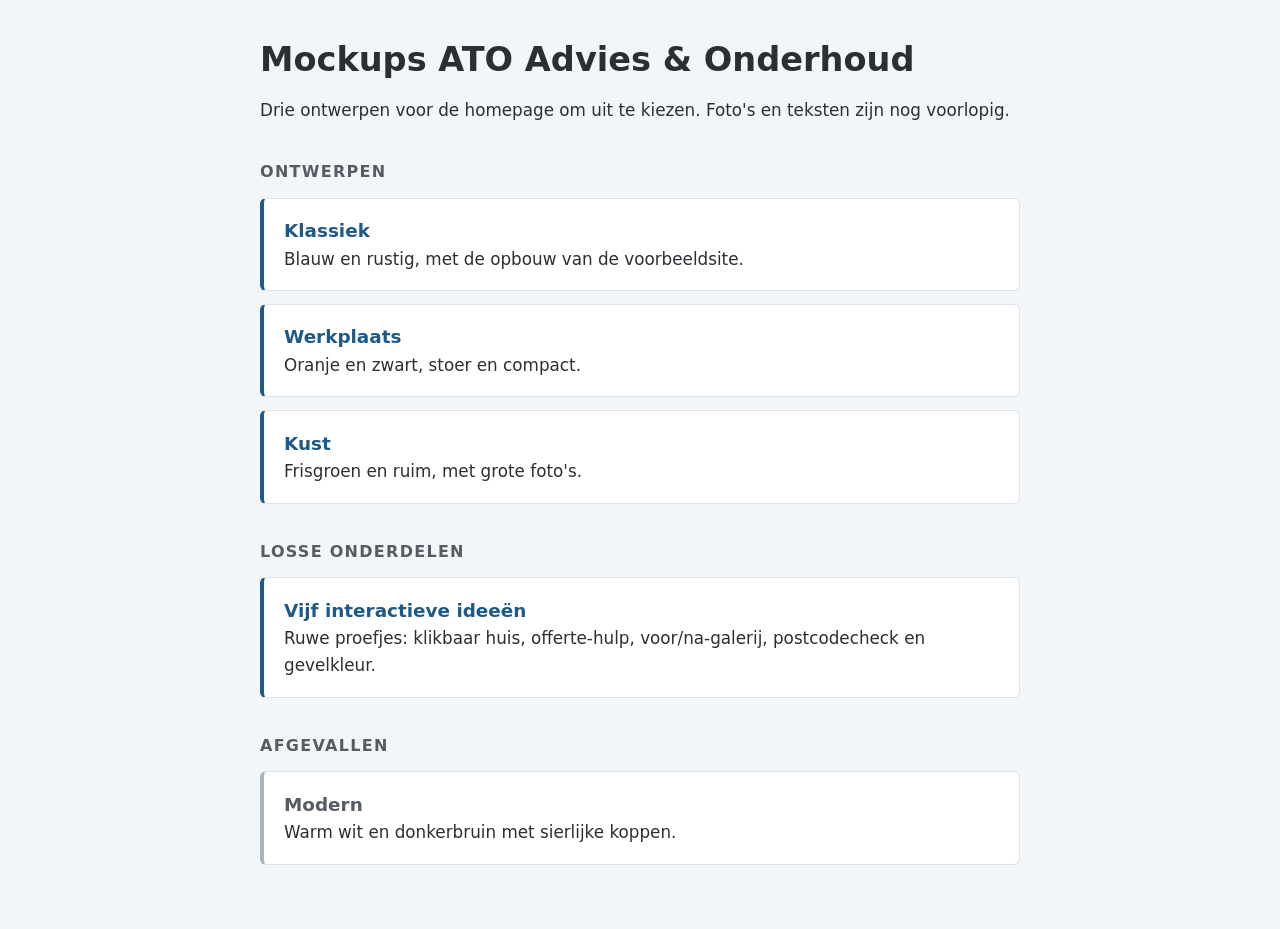
==== index.html @ 2f70a3bd "Klassiek: lettertypes lokaal; startpagina voor alle mockups" ====
<!doctype html>
<html lang="nl">
<head>
<meta charset="utf-8">
<meta name="viewport" content="width=device-width, initial-scale=1">
<meta name="robots" content="noindex">
<title>Mockups ATO Advies & Onderhoud</title>
<style>
  /* Startpagina om de mockups naast elkaar te openen. Geen onderdeel van de site zelf. */
  body { margin: 0; font: 400 1.05rem/1.6 system-ui, -apple-system, "Segoe UI", sans-serif; color: #2B2F33; background: #F3F6F9; }
  main { max-width: 760px; margin: 0 auto; padding: 2.5rem 20px 4rem; }
  h1 { font-size: clamp(1.6rem, 4vw, 2.1rem); line-height: 1.2; margin: 0 0 .5rem; }
  h2 { font-size: 1rem; text-transform: uppercase; letter-spacing: .08em; color: #555C63; margin: 2.2rem 0 .8rem; }
  ul { list-style: none; margin: 0; padding: 0; display: grid; gap: .8rem; }
  a.kaart { display: block; padding: 1.1rem 1.25rem; background: #fff; border: 1px solid #DCE3EA; border-left: 4px solid #1D5A8A; border-radius: 6px; color: inherit; text-decoration: none; }
  a.kaart:hover { border-color: #1D5A8A; }
  a.kaart strong { display: block; font-size: 1.15rem; color: #1D5A8A; }
  a.kaart.af { border-left-color: #A9B4BE; }
  a.kaart.af strong { color: #555C63; }
  :focus-visible { outline: 3px solid #F2B134; outline-offset: 3px; }
</style>
</head>
<body>
<main>
  <h1>Mockups ATO Advies &amp; Onderhoud</h1>
  <p>Drie ontwerpen voor de homepage om uit te kiezen. Foto's en teksten zijn nog voorlopig.</p>

  <h2>Ontwerpen</h2>
  <ul>
    <li><a class="kaart" href="claude/klassiek/index.html"><strong>Klassiek</strong>Blauw en rustig, met de opbouw van de voorbeeldsite.</a></li>
    <li><a class="kaart" href="Codex/werkplaats/index.html"><strong>Werkplaats</strong>Oranje en zwart, stoer en compact.</a></li>
    <li><a class="kaart" href="Codex/kust/index.html"><strong>Kust</strong>Frisgroen en ruim, met grote foto's.</a></li>
  </ul>

  <h2>Losse onderdelen</h2>
  <ul>
    <li><a class="kaart" href="claude/ideeen/index.html"><strong>Vijf interactieve ideeën</strong>Ruwe proefjes: klikbaar huis, offerte-hulp, voor/na-galerij, postcodecheck en gevelkleur.</a></li>
  </ul>

  <h2>Afgevallen</h2>
  <ul>
    <li><a class="kaart af" href="claude/modern/index.html"><strong>Modern</strong>Warm wit en donkerbruin met sierlijke koppen.</a></li>
  </ul>
</main>
</body>
</html>
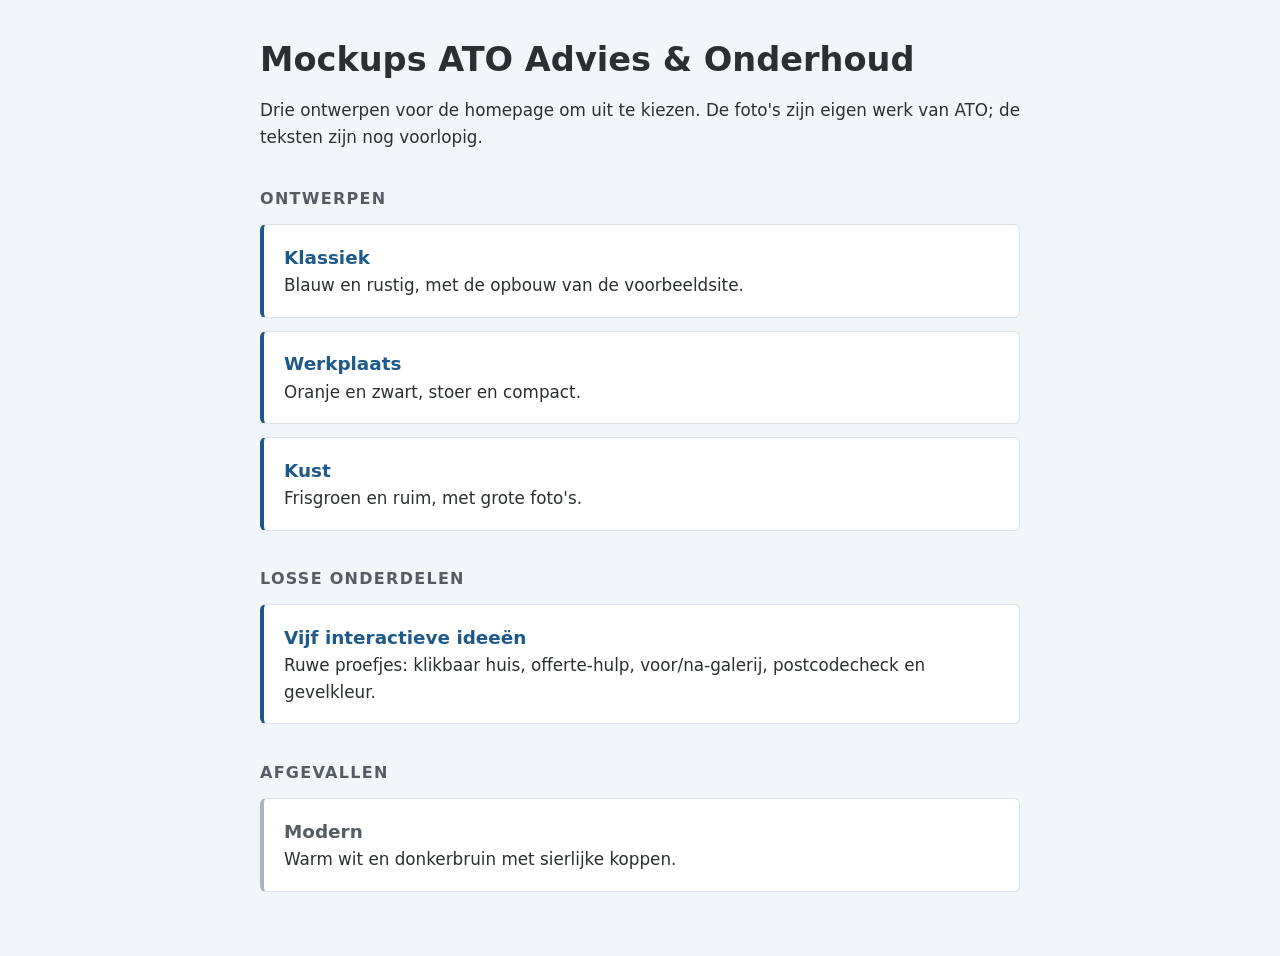
==== commit 0b5f93dc: "Echte foto's en projectenoverzicht in klassiek, kust en werkplaats" ====
--- a/index.html
+++ b/index.html
@@ -23,7 +23,7 @@
 <body>
 <main>
   <h1>Mockups ATO Advies &amp; Onderhoud</h1>
-  <p>Drie ontwerpen voor de homepage om uit te kiezen. Foto's en teksten zijn nog voorlopig.</p>
+  <p>Drie ontwerpen voor de homepage om uit te kiezen. De foto's zijn eigen werk van ATO; de teksten zijn nog voorlopig.</p>
 
   <h2>Ontwerpen</h2>
   <ul>
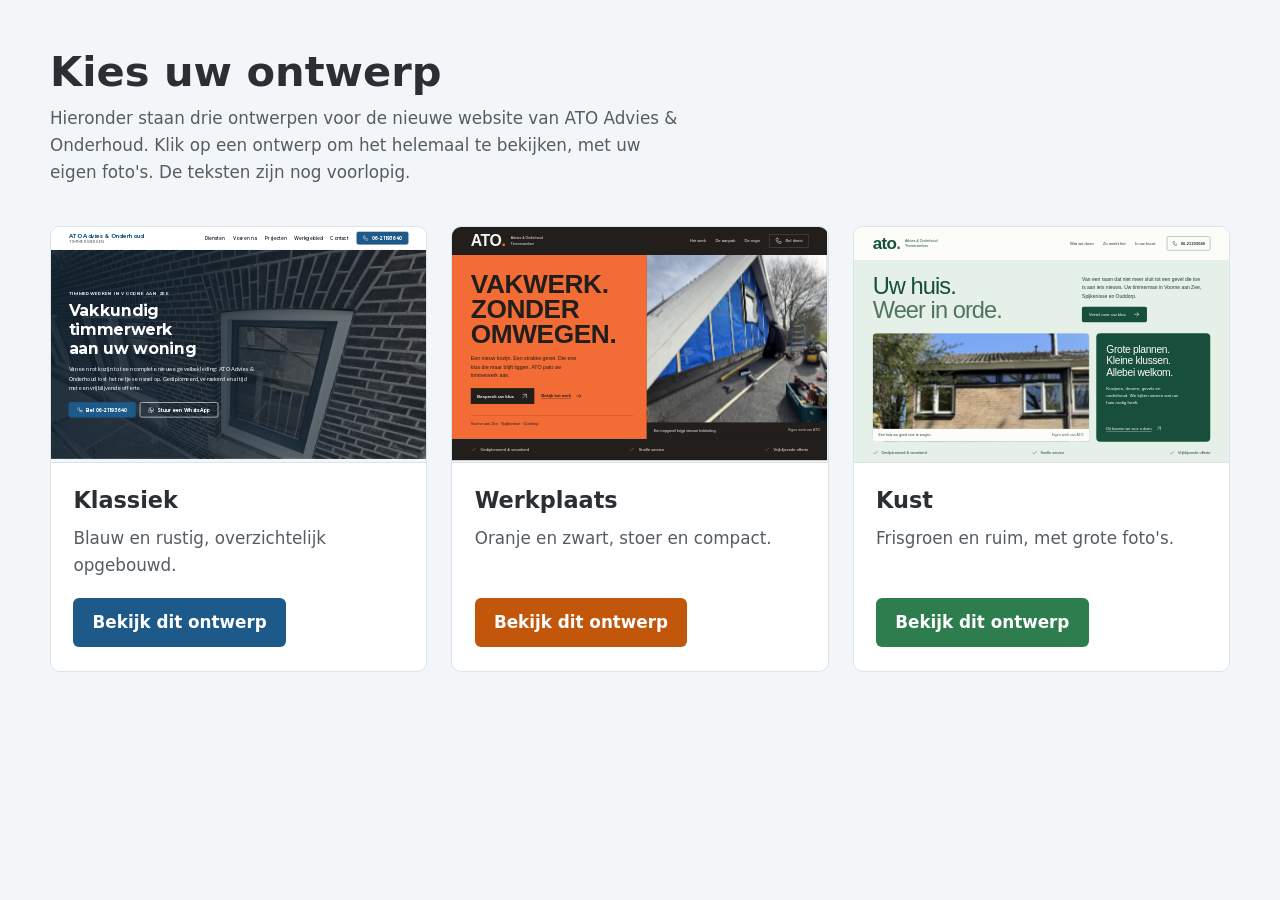
==== commit 2a3d2830: "Startpagina als keuzepagina met levend voorbeeld van de drie ontwerpen" ====
--- a/index.html
+++ b/index.html
@@ -4,43 +4,54 @@
 <meta charset="utf-8">
 <meta name="viewport" content="width=device-width, initial-scale=1">
 <meta name="robots" content="noindex">
-<title>Mockups ATO Advies & Onderhoud</title>
+<title>Ontwerpen ATO Advies & Onderhoud</title>
 <style>
-  /* Startpagina om de mockups naast elkaar te openen. Geen onderdeel van de site zelf. */
+  /* Keuzepagina voor de klant: drie ontwerpen met een levend voorbeeld. Geen onderdeel van de site zelf. */
   body { margin: 0; font: 400 1.05rem/1.6 system-ui, -apple-system, "Segoe UI", sans-serif; color: #2B2F33; background: #F3F6F9; }
-  main { max-width: 760px; margin: 0 auto; padding: 2.5rem 20px 4rem; }
-  h1 { font-size: clamp(1.6rem, 4vw, 2.1rem); line-height: 1.2; margin: 0 0 .5rem; }
-  h2 { font-size: 1rem; text-transform: uppercase; letter-spacing: .08em; color: #555C63; margin: 2.2rem 0 .8rem; }
-  ul { list-style: none; margin: 0; padding: 0; display: grid; gap: .8rem; }
-  a.kaart { display: block; padding: 1.1rem 1.25rem; background: #fff; border: 1px solid #DCE3EA; border-left: 4px solid #1D5A8A; border-radius: 6px; color: inherit; text-decoration: none; }
-  a.kaart:hover { border-color: #1D5A8A; }
-  a.kaart strong { display: block; font-size: 1.15rem; color: #1D5A8A; }
-  a.kaart.af { border-left-color: #A9B4BE; }
-  a.kaart.af strong { color: #555C63; }
+  main { max-width: 1180px; margin: 0 auto; padding: 3rem 20px 4rem; }
+  h1 { font-size: clamp(1.8rem, 4vw, 2.6rem); line-height: 1.15; margin: 0 0 .6rem; }
+  .intro { max-width: 40rem; margin: 0 0 2.5rem; color: #555C63; }
+  .ontwerpen { display: grid; gap: 1.5rem; grid-template-columns: repeat(auto-fit, minmax(320px, 1fr)); }
+  .kaart { display: flex; flex-direction: column; background: #fff; border: 1px solid #DCE3EA; border-radius: 10px; overflow: hidden; }
+  /* De pagina draait op 1280 px breed en wordt met script verkleind tot de kaartbreedte. */
+  .voorbeeld { position: relative; aspect-ratio: 16 / 10; overflow: hidden; background: #E6ECF1; border-bottom: 1px solid #DCE3EA; }
+  .voorbeeld iframe { position: absolute; top: 0; left: 0; width: 1280px; height: 800px; border: 0; transform-origin: 0 0; pointer-events: none; }
+  .tekst { padding: 1.25rem 1.4rem 1.5rem; display: flex; flex-direction: column; gap: .4rem; flex: 1; }
+  .tekst h2 { margin: 0; font-size: 1.4rem; }
+  .tekst p { margin: 0 0 .8rem; color: #555C63; }
+  .knop { margin-top: auto; align-self: flex-start; padding: .7rem 1.2rem; border-radius: 6px; background: var(--kleur); color: #fff; font-weight: 700; text-decoration: none; }
+  .knop:hover { filter: brightness(.9); }
   :focus-visible { outline: 3px solid #F2B134; outline-offset: 3px; }
 </style>
 </head>
 <body>
 <main>
-  <h1>Mockups ATO Advies &amp; Onderhoud</h1>
-  <p>Drie ontwerpen voor de homepage om uit te kiezen. De foto's zijn eigen werk van ATO; de teksten zijn nog voorlopig.</p>
+  <h1>Kies uw ontwerp</h1>
+  <p class="intro">Hieronder staan drie ontwerpen voor de nieuwe website van ATO Advies &amp; Onderhoud. Klik op een ontwerp om het helemaal te bekijken, met uw eigen foto's. De teksten zijn nog voorlopig.</p>
 
-  <h2>Ontwerpen</h2>
-  <ul>
-    <li><a class="kaart" href="claude/klassiek/index.html"><strong>Klassiek</strong>Blauw en rustig, met de opbouw van de voorbeeldsite.</a></li>
-    <li><a class="kaart" href="Codex/werkplaats/index.html"><strong>Werkplaats</strong>Oranje en zwart, stoer en compact.</a></li>
-    <li><a class="kaart" href="Codex/kust/index.html"><strong>Kust</strong>Frisgroen en ruim, met grote foto's.</a></li>
-  </ul>
-
-  <h2>Losse onderdelen</h2>
-  <ul>
-    <li><a class="kaart" href="claude/ideeen/index.html"><strong>Vijf interactieve ideeën</strong>Ruwe proefjes: klikbaar huis, offerte-hulp, voor/na-galerij, postcodecheck en gevelkleur.</a></li>
-  </ul>
-
-  <h2>Afgevallen</h2>
-  <ul>
-    <li><a class="kaart af" href="claude/modern/index.html"><strong>Modern</strong>Warm wit en donkerbruin met sierlijke koppen.</a></li>
-  </ul>
+  <div class="ontwerpen">
+    <article class="kaart" style="--kleur:#1D5A8A">
+      <div class="voorbeeld"><iframe src="claude/klassiek/index.html" title="Voorbeeld van Klassiek" loading="lazy" tabindex="-1"></iframe></div>
+      <div class="tekst"><h2>Klassiek</h2><p>Blauw en rustig, overzichtelijk opgebouwd.</p><a class="knop" href="claude/klassiek/index.html">Bekijk dit ontwerp</a></div>
+    </article>
+    <article class="kaart" style="--kleur:#C2570C">
+      <div class="voorbeeld"><iframe src="Codex/werkplaats/index.html" title="Voorbeeld van Werkplaats" loading="lazy" tabindex="-1"></iframe></div>
+      <div class="tekst"><h2>Werkplaats</h2><p>Oranje en zwart, stoer en compact.</p><a class="knop" href="Codex/werkplaats/index.html">Bekijk dit ontwerp</a></div>
+    </article>
+    <article class="kaart" style="--kleur:#2E7D4F">
+      <div class="voorbeeld"><iframe src="Codex/kust/index.html" title="Voorbeeld van Kust" loading="lazy" tabindex="-1"></iframe></div>
+      <div class="tekst"><h2>Kust</h2><p>Frisgroen en ruim, met grote foto's.</p><a class="knop" href="Codex/kust/index.html">Bekijk dit ontwerp</a></div>
+    </article>
+  </div>
 </main>
+<script>
+  function pasSchaalAan() {
+    document.querySelectorAll('.voorbeeld').forEach(function (v) {
+      v.firstElementChild.style.transform = 'scale(' + v.clientWidth / 1280 + ')';
+    });
+  }
+  pasSchaalAan();
+  addEventListener('resize', pasSchaalAan);
+</script>
 </body>
 </html>
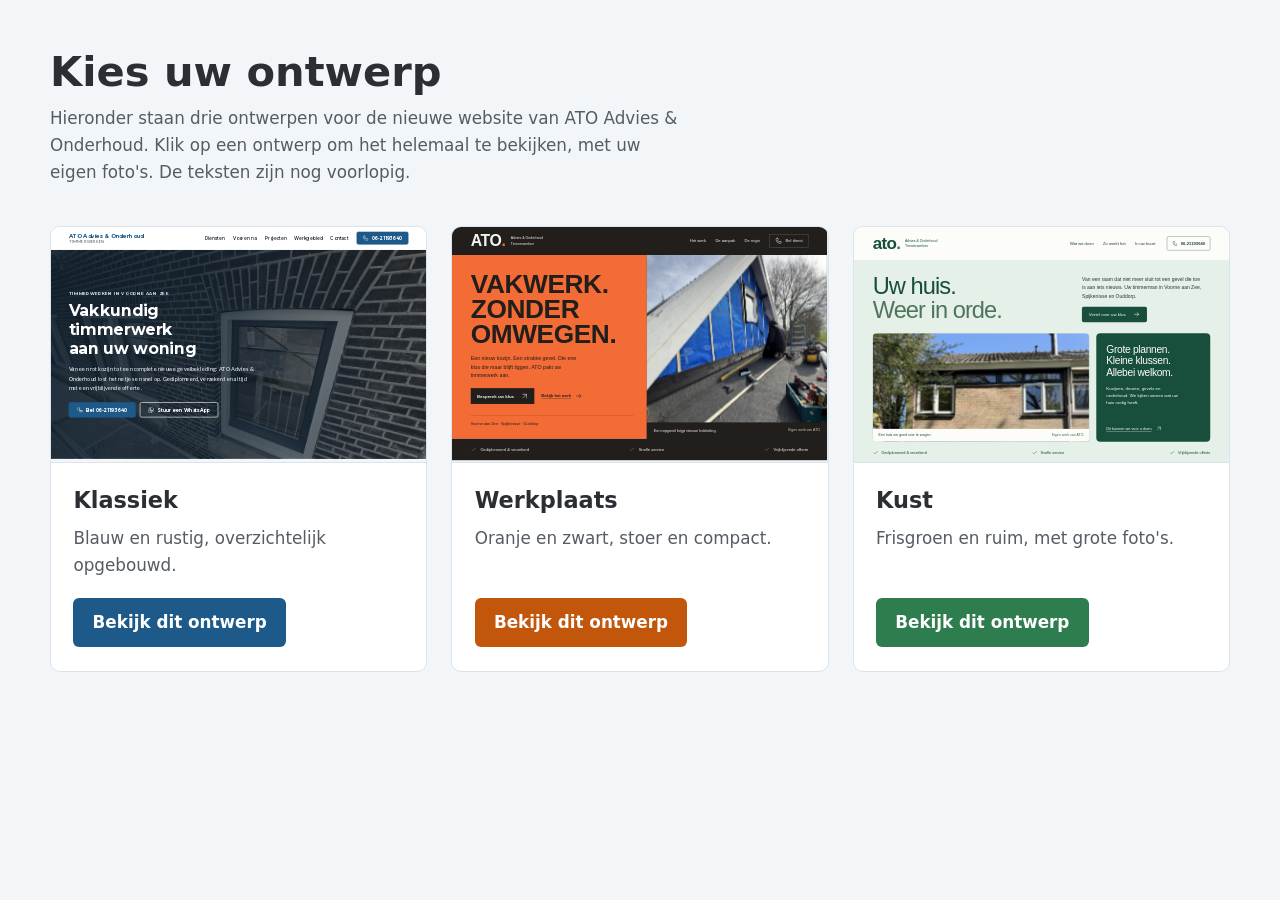
==== commit fbf64c1d: "Mobiel: grotere tikvlakken voor Voor/Tijdens/Na en navigatie" ====
--- a/index.html
+++ b/index.html
@@ -31,15 +31,15 @@
 
   <div class="ontwerpen">
     <article class="kaart" style="--kleur:#1D5A8A">
-      <div class="voorbeeld"><iframe src="claude/klassiek/index.html" title="Voorbeeld van Klassiek" loading="lazy" tabindex="-1"></iframe></div>
+      <div class="voorbeeld"><iframe src="claude/klassiek/index.html" loading="lazy" title="Voorbeeld van Klassiek" tabindex="-1"></iframe></div>
       <div class="tekst"><h2>Klassiek</h2><p>Blauw en rustig, overzichtelijk opgebouwd.</p><a class="knop" href="claude/klassiek/index.html">Bekijk dit ontwerp</a></div>
     </article>
     <article class="kaart" style="--kleur:#C2570C">
-      <div class="voorbeeld"><iframe src="Codex/werkplaats/index.html" title="Voorbeeld van Werkplaats" loading="lazy" tabindex="-1"></iframe></div>
+      <div class="voorbeeld"><iframe src="Codex/werkplaats/index.html" loading="lazy" title="Voorbeeld van Werkplaats" tabindex="-1"></iframe></div>
       <div class="tekst"><h2>Werkplaats</h2><p>Oranje en zwart, stoer en compact.</p><a class="knop" href="Codex/werkplaats/index.html">Bekijk dit ontwerp</a></div>
     </article>
     <article class="kaart" style="--kleur:#2E7D4F">
-      <div class="voorbeeld"><iframe src="Codex/kust/index.html" title="Voorbeeld van Kust" loading="lazy" tabindex="-1"></iframe></div>
+      <div class="voorbeeld"><iframe src="Codex/kust/index.html" loading="lazy" title="Voorbeeld van Kust" tabindex="-1"></iframe></div>
       <div class="tekst"><h2>Kust</h2><p>Frisgroen en ruim, met grote foto's.</p><a class="knop" href="Codex/kust/index.html">Bekijk dit ontwerp</a></div>
     </article>
   </div>
